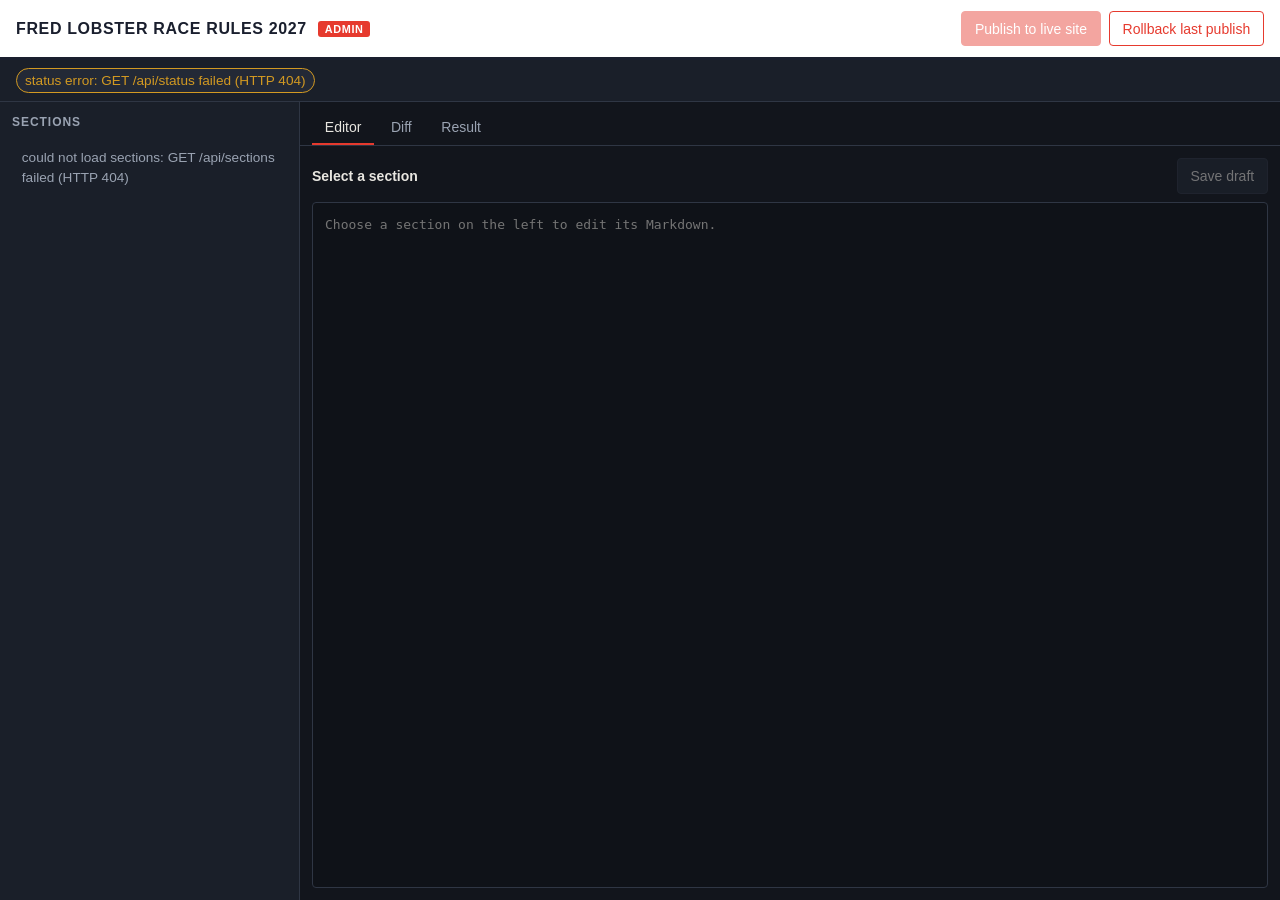
==== backend/static/index.html @ 052f8db6 "Initial commit: Fred Lobster race rules manager (backend, fred CLI, admin GUI, operator notes, promp" ====
<!doctype html>
<html lang="en">
<head>
  <meta charset="utf-8">
  <meta name="viewport" content="width=device-width, initial-scale=1">
  <title>Fred Lobster Race Rules 2027 — Admin</title>
  <link rel="stylesheet" href="style.css">
</head>
<body>
  <header>
    <h1>Fred Lobster Race Rules 2027 <span class="tag">admin</span></h1>
    <div class="actions">
      <button id="btn-publish" class="primary">Publish to live site</button>
      <button id="btn-rollback" class="danger">Rollback last publish</button>
    </div>
  </header>

  <div id="status" class="status">loading status…</div>

  <main>
    <aside>
      <h2>Sections</h2>
      <ul id="sections"></ul>
    </aside>

    <section class="panel">
      <div class="tabs">
        <button class="tab active" data-tab="editor">Editor</button>
        <button class="tab" data-tab="diff">Diff</button>
        <button class="tab" data-tab="log">Result</button>
      </div>

      <div id="tab-editor" class="tabpanel">
        <div id="draft-banner" class="banner hidden">
          <strong>DRAFT</strong> — saved on the backend only. The public site will not change until you publish.
        </div>
        <div class="editor-head">
          <div>
            <strong id="editor-title">Select a section</strong>
            <span id="editor-path" class="muted"></span>
          </div>
          <div>
            <span id="editor-hint" class="muted"></span>
            <button id="btn-save" disabled>Save draft</button>
          </div>
        </div>
        <textarea id="editor" spellcheck="false" placeholder="Choose a section on the left to edit its Markdown."></textarea>
      </div>

      <div id="tab-diff" class="tabpanel hidden">
        <div class="editor-head">
          <div><strong>Draft vs published</strong> <span class="muted">nothing is live until you publish</span></div>
          <button id="btn-refresh-diff" class="secondary">Refresh</button>
        </div>
        <pre id="diff" class="output">no drafts yet</pre>
      </div>

      <div id="tab-log" class="tabpanel hidden">
        <pre id="log" class="output">Nothing run yet. Publish and rollback results appear here.</pre>
      </div>
    </section>
  </main>

  <script src="app.js"></script>
</body>
</html>
---- backend/static/style.css ----
:root {
  --bg: #12151c;
  --panel: #1a1f29;
  --panel-2: #232936;
  --text: #e8e6e0;
  --muted: #9aa3b2;
  --accent: #e63a2e;
  --accent-2: #f5a524;
  --ok: #3fb950;
  --warn: #d29922;
  --line: #2f3644;
}

* { box-sizing: border-box; }

body {
  margin: 0;
  font: 14px/1.45 -apple-system, "Segoe UI", Roboto, "Hanken Grotesk", sans-serif;
  background: var(--bg);
  color: var(--text);
  height: 100vh;
  display: flex;
  flex-direction: column;
}

header {
  display: flex;
  align-items: center;
  justify-content: space-between;
  gap: 1rem;
  padding: 0.7rem 1rem;
  background: #fff;
  color: #1a1f2e;
  border-bottom: 3px solid #1a1f2e;
}

header h1 { font-size: 1rem; margin: 0; text-transform: uppercase; letter-spacing: 0.04em; }
.tag {
  font-size: 0.68rem;
  background: var(--accent);
  color: #fff;
  padding: 0.1rem 0.4rem;
  border-radius: 3px;
  vertical-align: middle;
  margin-left: 0.4rem;
}

.actions { display: flex; gap: 0.5rem; }

button {
  font: inherit;
  padding: 0.4rem 0.8rem;
  border-radius: 4px;
  border: 1px solid var(--line);
  background: var(--panel-2);
  color: var(--text);
  cursor: pointer;
}
button:hover:not(:disabled) { border-color: var(--accent); }
button:disabled { opacity: 0.45; cursor: not-allowed; }
button.primary { background: var(--accent); border-color: var(--accent); color: #fff; }
button.danger { background: transparent; border-color: var(--accent); color: var(--accent); }
button.secondary { background: transparent; }

.status {
  padding: 0.5rem 1rem;
  background: var(--panel);
  border-bottom: 1px solid var(--line);
  display: flex;
  flex-wrap: wrap;
  gap: 0.4rem;
  font-size: 0.85rem;
}
.pill {
  padding: 0.1rem 0.5rem;
  border-radius: 999px;
  border: 1px solid var(--line);
  background: var(--panel-2);
  color: var(--muted);
}
.pill.ok { color: var(--ok); border-color: var(--ok); }
.pill.warn { color: var(--warn); border-color: var(--warn); }

main {
  flex: 1;
  display: grid;
  grid-template-columns: 300px 1fr;
  min-height: 0;
}

aside {
  border-right: 1px solid var(--line);
  background: var(--panel);
  overflow-y: auto;
  padding: 0.75rem;
}
aside h2 { font-size: 0.75rem; text-transform: uppercase; letter-spacing: 0.08em; color: var(--muted); margin: 0 0 0.5rem; }
#sections { list-style: none; margin: 0; padding: 0; }
#sections li {
  padding: 0.45rem 0.55rem;
  border-radius: 4px;
  cursor: pointer;
  border: 1px solid transparent;
}
#sections li:hover { background: var(--panel-2); }
#sections li.active { border-color: var(--accent); background: var(--panel-2); }
#sections .s-title { display: block; font-weight: 600; }
#sections .s-path { display: block; font-size: 0.75rem; color: var(--muted); font-family: ui-monospace, monospace; }
#sections .dot { color: var(--accent-2); font-weight: 700; }

.panel { display: flex; flex-direction: column; min-width: 0; min-height: 0; }

.tabs { display: flex; gap: 0.25rem; padding: 0.5rem 0.75rem 0; border-bottom: 1px solid var(--line); }
.tab { border: none; background: transparent; color: var(--muted); border-bottom: 2px solid transparent; border-radius: 0; }
.tab.active { color: var(--text); border-bottom-color: var(--accent); }

.tabpanel { flex: 1; display: flex; flex-direction: column; min-height: 0; padding: 0.75rem; }
.tabpanel.hidden { display: none; }

.banner {
  background: #3a2a12;
  border: 1px solid var(--accent-2);
  color: #ffd98a;
  padding: 0.5rem 0.7rem;
  border-radius: 4px;
  margin-bottom: 0.6rem;
  font-size: 0.85rem;
}
.banner.hidden { display: none; }

.editor-head {
  display: flex;
  align-items: center;
  justify-content: space-between;
  gap: 0.75rem;
  margin-bottom: 0.5rem;
}
.muted { color: var(--muted); font-weight: 400; font-size: 0.85rem; }

#editor {
  flex: 1;
  width: 100%;
  resize: none;
  background: #0f1218;
  color: var(--text);
  border: 1px solid var(--line);
  border-radius: 4px;
  padding: 0.75rem;
  font: 13px/1.5 ui-monospace, "Spline Sans Mono", monospace;
}

.output {
  flex: 1;
  overflow: auto;
  margin: 0;
  padding: 0.75rem;
  background: #0f1218;
  border: 1px solid var(--line);
  border-radius: 4px;
  font: 12.5px/1.45 ui-monospace, monospace;
  white-space: pre-wrap;
}
.add { color: var(--ok); }
.del { color: #ff7b72; }
.hunk { color: #79c0ff; }
.meta { color: var(--muted); }
.step-ok { color: var(--ok); }
.step-fail { color: #ff7b72; }
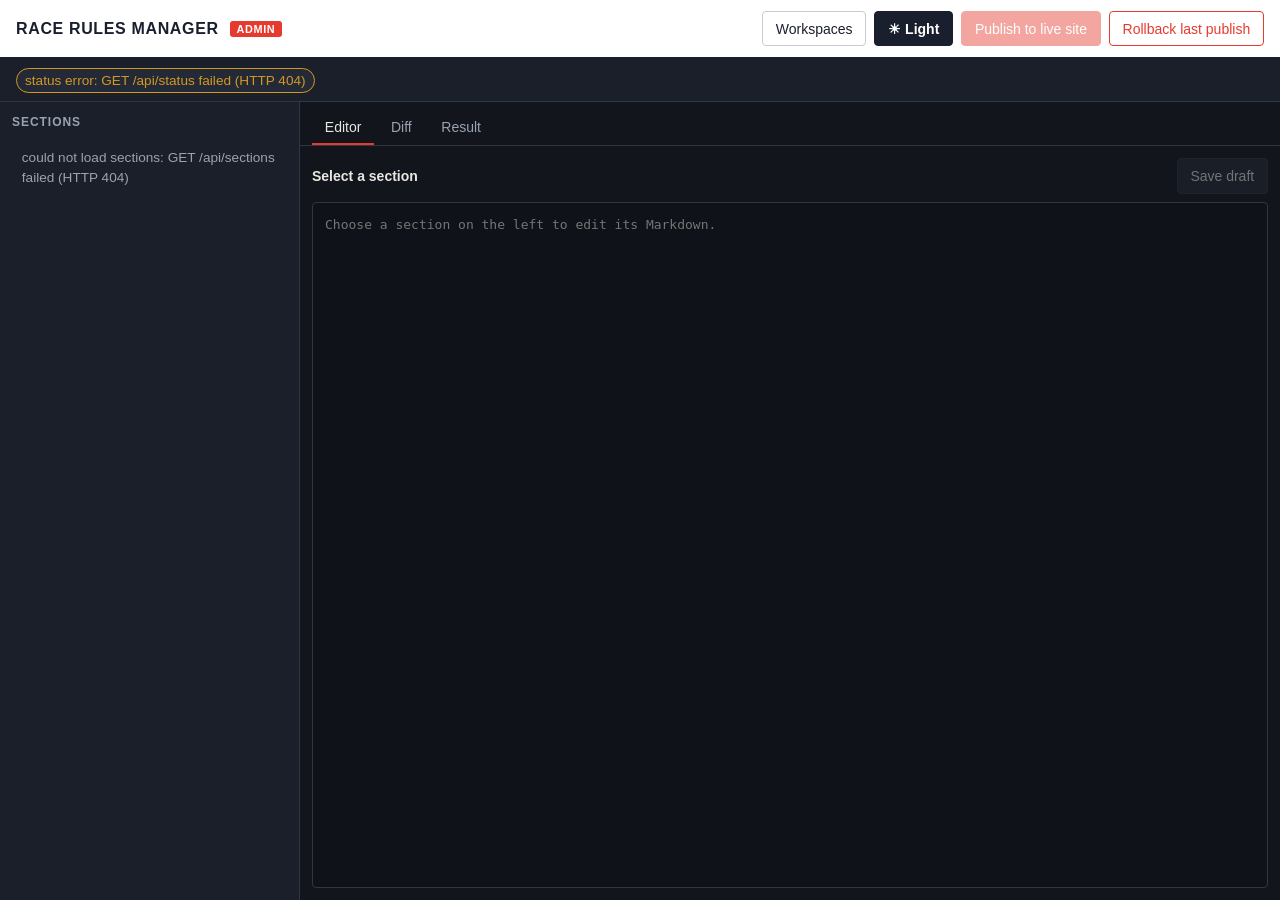
==== commit b3540a38: "Add workspace creation, 3-pane fred tmux hub, and admin GUI light mode" ====
--- a/backend/static/index.html
+++ b/backend/static/index.html
@@ -1,15 +1,20 @@
 <!doctype html>
-<html lang="en">
+<html lang="en" data-theme="dark">
 <head>
   <meta charset="utf-8">
   <meta name="viewport" content="width=device-width, initial-scale=1">
-  <title>Fred Lobster Race Rules 2027 — Admin</title>
+  <title>Race Rules Manager — Admin</title>
   <link rel="stylesheet" href="style.css">
 </head>
 <body>
   <header>
-    <h1>Fred Lobster Race Rules 2027 <span class="tag">admin</span></h1>
+    <div class="brand">
+      <h1 id="app-title">Race Rules Manager <span class="tag">admin</span></h1>
+      <span id="app-workspace" class="brand-sub"></span>
+    </div>
     <div class="actions">
+      <button id="btn-workspaces" class="secondary">Workspaces</button>
+      <button id="btn-theme" class="secondary" type="button" title="Switch to light mode" aria-label="Switch to light mode">☀ Light</button>
       <button id="btn-publish" class="primary">Publish to live site</button>
       <button id="btn-rollback" class="danger">Rollback last publish</button>
     </div>
@@ -61,6 +66,82 @@
     </section>
   </main>
 
+  <div id="workspace-modal" class="modal hidden" role="dialog" aria-modal="true" aria-labelledby="workspace-modal-title">
+    <div class="modal-card">
+      <div class="modal-head">
+        <div>
+          <h2 id="workspace-modal-title">Workspaces</h2>
+          <p class="hint">Each workspace is one race rules directory, with its own repo, version and drafts.</p>
+        </div>
+        <button id="btn-close-workspaces" class="icon" aria-label="Close workspaces">×</button>
+      </div>
+
+      <div class="modal-body">
+        <section class="ws-section">
+          <h3>Current workspace</h3>
+          <div id="ws-current" class="ws-current">loading…</div>
+        </section>
+
+        <section class="ws-section">
+          <h3>Switch workspace</h3>
+          <div id="ws-list" class="ws-list">loading…</div>
+          <form id="ws-add-form" class="inline-form">
+            <input id="ws-add-path" placeholder="~/fredlobster-race-rules-2028" autocomplete="off" spellcheck="false">
+            <button type="submit" class="secondary">Add &amp; switch</button>
+          </form>
+          <p class="hint">An existing directory must contain <code>docs/</code> and <code>mkdocs.yml</code>.</p>
+        </section>
+
+        <section class="ws-section">
+          <h3>Create a new workspace</h3>
+          <form id="ws-create-form" class="stack">
+            <label>Directory
+              <input id="ws-create-path" required autocomplete="off" spellcheck="false">
+            </label>
+            <div class="row">
+              <label>Start from
+                <select id="ws-create-mode">
+                  <option value="blank">Blank template</option>
+                  <option value="copy">Copy an existing workspace</option>
+                </select>
+              </label>
+              <label id="ws-source-wrap" class="hidden">Copy from
+                <select id="ws-create-source"></select>
+              </label>
+            </div>
+            <div class="row">
+              <label>Title
+                <input id="ws-create-title" maxlength="160" autocomplete="off">
+              </label>
+              <label>Year
+                <input id="ws-create-year" type="number" min="2000" max="2100" step="1">
+              </label>
+            </div>
+            <label>GitHub repo URL <span class="hint">optional</span>
+              <input id="ws-create-repo" placeholder="https://github.com/owner/repo" autocomplete="off" spellcheck="false">
+            </label>
+            <label class="check">
+              <input id="ws-create-git" type="checkbox" checked>
+              Initialize git and make the first commit
+            </label>
+            <div class="form-actions">
+              <span id="ws-create-hint" class="hint"></span>
+              <button type="submit" class="primary">Create &amp; switch</button>
+            </div>
+          </form>
+        </section>
+
+        <section class="ws-section">
+          <h3>Remove from list</h3>
+          <p class="hint">This only hides the directory here. Files are never deleted.</p>
+          <div id="ws-forget-list" class="ws-list compact"></div>
+        </section>
+      </div>
+    </div>
+  </div>
+
+  <div id="toast" class="toast hidden"></div>
+
   <script src="app.js"></script>
 </body>
 </html>
--- a/backend/static/style.css
+++ b/backend/static/style.css
@@ -1,4 +1,6 @@
 :root {
+  color-scheme: dark;
+
   --bg: #12151c;
   --panel: #1a1f29;
   --panel-2: #232936;
@@ -9,6 +11,47 @@
   --ok: #3fb950;
   --warn: #d29922;
   --line: #2f3644;
+
+  --header-bg: #fff;
+  --header-text: #1a1f2e;
+  --header-border: #1a1f2e;
+  --code-bg: #0f1218;
+  --banner-bg: #3a2a12;
+  --banner-text: #ffd98a;
+  --banner-line: #f5a524;
+  --add: #3fb950;
+  --del: #ff7b72;
+  --hunk: #79c0ff;
+  --backdrop: rgba(0, 0, 0, 0.58);
+  --shadow: 0 24px 70px rgba(0, 0, 0, 0.5);
+}
+
+html[data-theme="light"] {
+  color-scheme: light;
+
+  --bg: #f3f1ec;
+  --panel: #ffffff;
+  --panel-2: #ece8e0;
+  --text: #1b2430;
+  --muted: #5d6a79;
+  --accent: #b52b22;
+  --accent-2: #825500;
+  --ok: #176b32;
+  --warn: #825500;
+  --line: #d5d0c6;
+
+  --header-bg: #fff;
+  --header-text: #1a1f2e;
+  --header-border: #1a1f2e;
+  --code-bg: #fbfaf7;
+  --banner-bg: #fff4d6;
+  --banner-text: #6b4a00;
+  --banner-line: #d9a300;
+  --add: #1a7f37;
+  --del: #cf222e;
+  --hunk: #0550ae;
+  --backdrop: rgba(20, 24, 30, 0.42);
+  --shadow: 0 24px 70px rgba(0, 0, 0, 0.18);
 }
 
 * { box-sizing: border-box; }
@@ -29,12 +72,22 @@
   justify-content: space-between;
   gap: 1rem;
   padding: 0.7rem 1rem;
-  background: #fff;
-  color: #1a1f2e;
-  border-bottom: 3px solid #1a1f2e;
-}
-
+  background: var(--header-bg);
+  color: var(--header-text);
+  border-bottom: 3px solid var(--header-border);
+}
+
+.brand { min-width: 0; }
 header h1 { font-size: 1rem; margin: 0; text-transform: uppercase; letter-spacing: 0.04em; }
+.brand-sub {
+  display: block;
+  max-width: 52vw;
+  overflow: hidden;
+  text-overflow: ellipsis;
+  white-space: nowrap;
+  color: #5c6678;
+  font-size: 0.78rem;
+}
 .tag {
   font-size: 0.68rem;
   background: var(--accent);
@@ -45,7 +98,7 @@
   margin-left: 0.4rem;
 }
 
-.actions { display: flex; gap: 0.5rem; }
+.actions { display: flex; flex-wrap: wrap; justify-content: flex-end; gap: 0.5rem; }
 
 button {
   font: inherit;
@@ -61,6 +114,30 @@
 button.primary { background: var(--accent); border-color: var(--accent); color: #fff; }
 button.danger { background: transparent; border-color: var(--accent); color: var(--accent); }
 button.secondary { background: transparent; }
+header button.secondary { background: #fff; color: #1a1f2e; border-color: #c9cbd2; }
+header button.secondary:hover { border-color: var(--accent); }
+header #btn-theme {
+  background: #1a1f2e;
+  color: #fff;
+  border-color: #1a1f2e;
+  font-weight: 600;
+}
+header #btn-theme:hover:not(:disabled) { background: #2c3548; border-color: var(--accent); }
+header #btn-theme:focus-visible { outline: 3px solid var(--accent); outline-offset: 2px; }
+button.icon {
+  border: none;
+  background: transparent;
+  font-size: 1.4rem;
+  line-height: 1;
+  padding: 0.15rem 0.4rem;
+}
+button.link {
+  border: none;
+  background: transparent;
+  color: var(--accent);
+  padding: 0.2rem 0.35rem;
+}
+button.link:hover { text-decoration: underline; }
 
 .status {
   padding: 0.5rem 1rem;
@@ -80,6 +157,7 @@
 }
 .pill.ok { color: var(--ok); border-color: var(--ok); }
 .pill.warn { color: var(--warn); border-color: var(--warn); }
+.pill.workspace { color: var(--accent-2); border-color: var(--accent-2); }
 
 main {
   flex: 1;
@@ -118,9 +196,9 @@
 .tabpanel.hidden { display: none; }
 
 .banner {
-  background: #3a2a12;
-  border: 1px solid var(--accent-2);
-  color: #ffd98a;
+  background: var(--banner-bg);
+  border: 1px solid var(--banner-line);
+  color: var(--banner-text);
   padding: 0.5rem 0.7rem;
   border-radius: 4px;
   margin-bottom: 0.6rem;
@@ -136,12 +214,14 @@
   margin-bottom: 0.5rem;
 }
 .muted { color: var(--muted); font-weight: 400; font-size: 0.85rem; }
+.hint { color: var(--muted); font-size: 0.78rem; margin: 0.35rem 0 0; }
+.hint code { font-family: ui-monospace, monospace; }
 
 #editor {
   flex: 1;
   width: 100%;
   resize: none;
-  background: #0f1218;
+  background: var(--code-bg);
   color: var(--text);
   border: 1px solid var(--line);
   border-radius: 4px;
@@ -154,15 +234,155 @@
   overflow: auto;
   margin: 0;
   padding: 0.75rem;
-  background: #0f1218;
+  background: var(--code-bg);
   border: 1px solid var(--line);
   border-radius: 4px;
   font: 12.5px/1.45 ui-monospace, monospace;
   white-space: pre-wrap;
 }
-.add { color: var(--ok); }
-.del { color: #ff7b72; }
-.hunk { color: #79c0ff; }
+.add { color: var(--add); }
+.del { color: var(--del); }
+.hunk { color: var(--hunk); }
 .meta { color: var(--muted); }
 .step-ok { color: var(--ok); }
-.step-fail { color: #ff7b72; }
+.step-fail { color: var(--del); }
+
+/* --------------------------------------------------------------- workspaces modal */
+
+.modal {
+  position: fixed;
+  inset: 0;
+  z-index: 50;
+  display: flex;
+  align-items: center;
+  justify-content: center;
+  padding: 1rem;
+  background: var(--backdrop);
+}
+.modal.hidden { display: none; }
+
+.modal-card {
+  width: min(860px, 96vw);
+  max-height: 90vh;
+  display: flex;
+  flex-direction: column;
+  background: var(--panel);
+  border: 1px solid var(--line);
+  border-radius: 10px;
+  box-shadow: var(--shadow);
+}
+.modal-head {
+  display: flex;
+  align-items: flex-start;
+  justify-content: space-between;
+  gap: 1rem;
+  padding: 1rem 1.1rem 0.8rem;
+  border-bottom: 1px solid var(--line);
+}
+.modal-head h2 { margin: 0 0 0.2rem; font-size: 1rem; text-transform: uppercase; letter-spacing: 0.05em; }
+.modal-body { overflow-y: auto; padding: 1rem 1.1rem 1.3rem; }
+
+.ws-section { padding: 0.9rem 0; border-bottom: 1px solid var(--line); }
+.ws-section:last-child { border-bottom: none; padding-bottom: 0; }
+.ws-section h3 { margin: 0 0 0.6rem; font-size: 0.8rem; text-transform: uppercase; letter-spacing: 0.08em; color: var(--muted); }
+
+.ws-current {
+  background: var(--panel-2);
+  border: 1px solid var(--line);
+  border-radius: 6px;
+  padding: 0.75rem;
+  display: grid;
+  gap: 0.3rem;
+}
+.ws-current .ws-title { font-weight: 700; }
+.ws-current .ws-path { font-family: ui-monospace, monospace; font-size: 0.8rem; color: var(--muted); word-break: break-all; }
+.ws-current .ws-meta { display: flex; flex-wrap: wrap; gap: 0.35rem; margin-top: 0.25rem; }
+.ws-current a { color: var(--accent); }
+
+.ws-list { display: grid; gap: 0.45rem; }
+.ws-item {
+  display: flex;
+  align-items: center;
+  justify-content: space-between;
+  gap: 0.75rem;
+  padding: 0.55rem 0.65rem;
+  border: 1px solid var(--line);
+  border-radius: 6px;
+  background: var(--panel-2);
+}
+.ws-item.active { border-color: var(--accent); }
+.ws-item .ws-item-main { min-width: 0; }
+.ws-item .ws-item-title { font-weight: 600; }
+.ws-item .ws-item-path, .ws-item .ws-item-meta {
+  display: block;
+  overflow: hidden;
+  text-overflow: ellipsis;
+  white-space: nowrap;
+  color: var(--muted);
+  font-size: 0.76rem;
+  font-family: ui-monospace, monospace;
+}
+.ws-item .ws-item-meta { font-family: inherit; }
+.ws-item .ws-item-actions { display: flex; flex-shrink: 0; gap: 0.35rem; }
+.badge {
+  display: inline-block;
+  font-size: 0.65rem;
+  text-transform: uppercase;
+  letter-spacing: 0.06em;
+  padding: 0.1rem 0.35rem;
+  border-radius: 3px;
+  border: 1px solid var(--accent);
+  color: var(--accent);
+  margin-left: 0.4rem;
+  vertical-align: middle;
+}
+.ws-list.compact .ws-item { padding: 0.45rem 0.55rem; }
+
+.inline-form { display: flex; gap: 0.5rem; margin-top: 0.6rem; }
+.inline-form input { flex: 1; }
+
+.stack { display: grid; gap: 0.65rem; }
+.row { display: grid; grid-template-columns: 1fr 1fr; gap: 0.65rem; }
+label { display: grid; gap: 0.25rem; font-size: 0.8rem; color: var(--muted); }
+label.check { display: flex; align-items: center; gap: 0.45rem; color: var(--text); }
+input, select {
+  font: inherit;
+  padding: 0.42rem 0.55rem;
+  border-radius: 4px;
+  border: 1px solid var(--line);
+  background: var(--code-bg);
+  color: var(--text);
+  min-width: 0;
+}
+input:focus, select:focus { outline: 2px solid var(--accent); outline-offset: -1px; }
+.form-actions { display: flex; align-items: center; justify-content: space-between; gap: 0.75rem; }
+.hidden { display: none !important; }
+
+/* ------------------------------------------------------------------------- toast */
+
+.toast {
+  position: fixed;
+  right: 1rem;
+  bottom: 1rem;
+  z-index: 80;
+  max-width: min(520px, 92vw);
+  padding: 0.65rem 0.85rem;
+  border-radius: 6px;
+  border: 1px solid var(--line);
+  background: var(--panel);
+  color: var(--text);
+  box-shadow: var(--shadow);
+  font-size: 0.85rem;
+}
+.toast.ok { border-color: var(--ok); }
+.toast.warn { border-color: var(--warn); }
+.toast.hidden { display: none; }
+
+@media (max-width: 900px) {
+  header { flex-direction: column; align-items: stretch; }
+  .actions { justify-content: flex-start; }
+  .brand-sub { max-width: 90vw; }
+  main { grid-template-columns: 1fr; }
+  aside { max-height: 30vh; border-right: none; border-bottom: 1px solid var(--line); }
+  .row { grid-template-columns: 1fr; }
+}
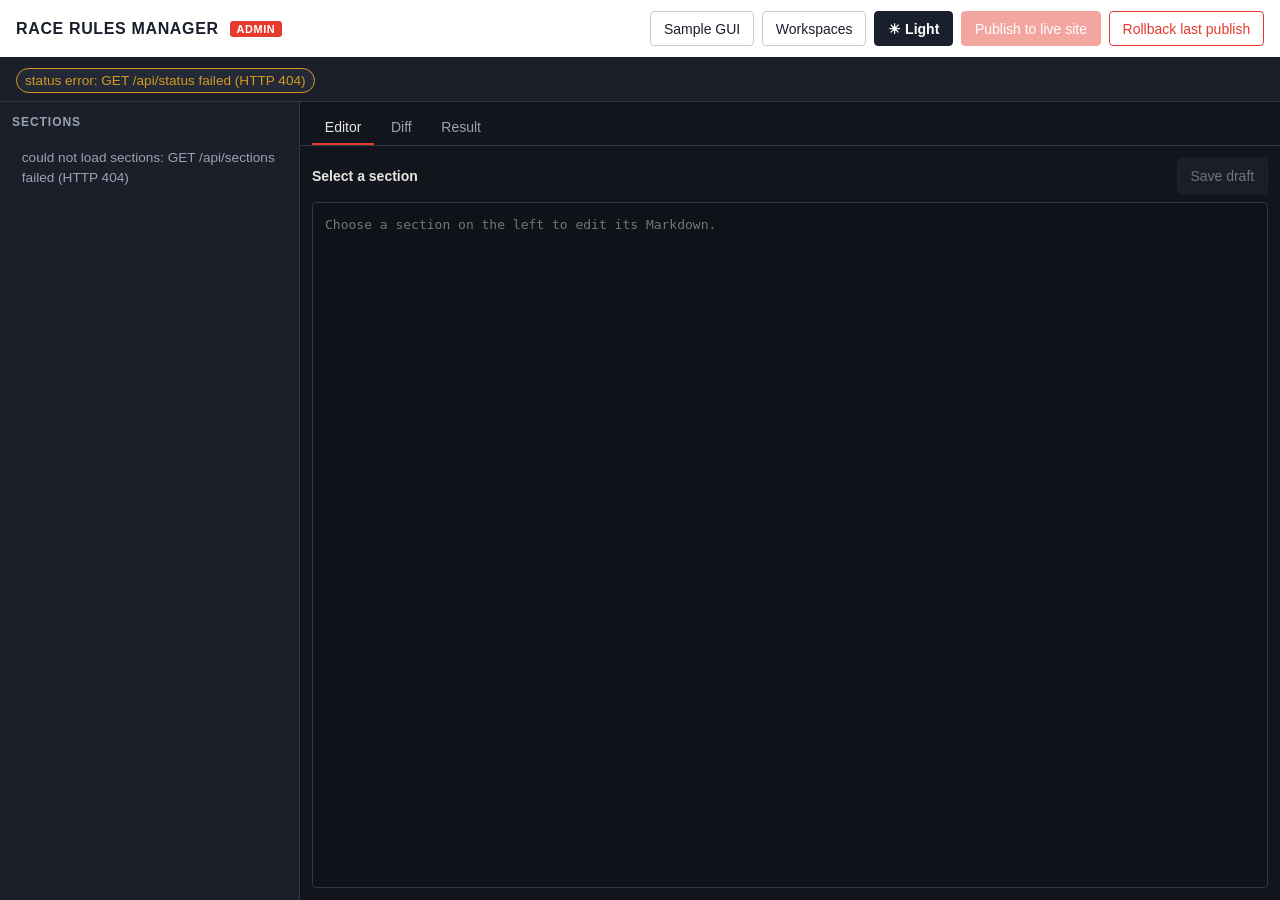
==== commit c460942e: "Serve the demo at /ui/demo and link Sample GUI from the admin header" ====
--- a/backend/static/index.html
+++ b/backend/static/index.html
@@ -13,6 +13,7 @@
       <span id="app-workspace" class="brand-sub"></span>
     </div>
     <div class="actions">
+      <a id="btn-demo" class="secondary" href="demo/" title="Offline sample admin GUI — fake data, nothing you do here is saved" target="_blank" rel="noopener">Sample GUI</a>
       <button id="btn-workspaces" class="secondary">Workspaces</button>
       <button id="btn-theme" class="secondary" type="button" title="Switch to light mode" aria-label="Switch to light mode">☀ Light</button>
       <button id="btn-publish" class="primary">Publish to live site</button>
--- a/backend/static/style.css
+++ b/backend/static/style.css
@@ -116,6 +116,17 @@
 button.secondary { background: transparent; }
 header button.secondary { background: #fff; color: #1a1f2e; border-color: #c9cbd2; }
 header button.secondary:hover { border-color: var(--accent); }
+header a.secondary {
+  display: inline-flex;
+  align-items: center;
+  padding: 0.4rem 0.8rem;
+  border: 1px solid #c9cbd2;
+  border-radius: 4px;
+  background: #fff;
+  color: #1a1f2e;
+  text-decoration: none;
+}
+header a.secondary:hover { border-color: var(--accent); }
 header #btn-theme {
   background: #1a1f2e;
   color: #fff;
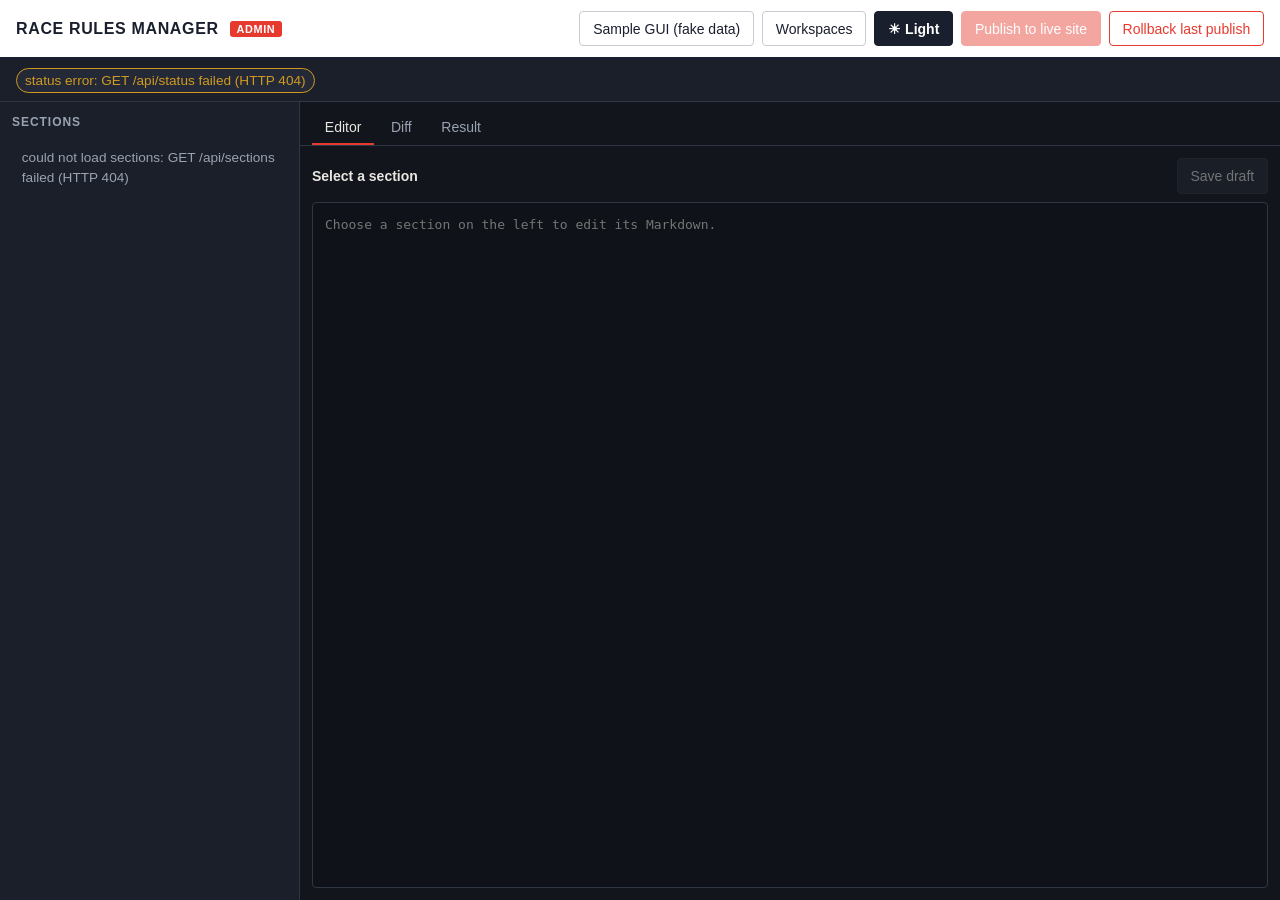
==== commit f6417c57: "Clarify sample GUI fake-data label" ====
--- a/backend/static/index.html
+++ b/backend/static/index.html
@@ -13,7 +13,7 @@
       <span id="app-workspace" class="brand-sub"></span>
     </div>
     <div class="actions">
-      <a id="btn-demo" class="secondary" href="demo/" title="Offline sample admin GUI — fake data, nothing you do here is saved" target="_blank" rel="noopener">Sample GUI</a>
+      <a id="btn-demo" class="secondary" href="demo/" title="Offline sample admin GUI — fake data, nothing you do here is saved" target="_blank" rel="noopener">Sample GUI (fake data)</a>
       <button id="btn-workspaces" class="secondary">Workspaces</button>
       <button id="btn-theme" class="secondary" type="button" title="Switch to light mode" aria-label="Switch to light mode">☀ Light</button>
       <button id="btn-publish" class="primary">Publish to live site</button>
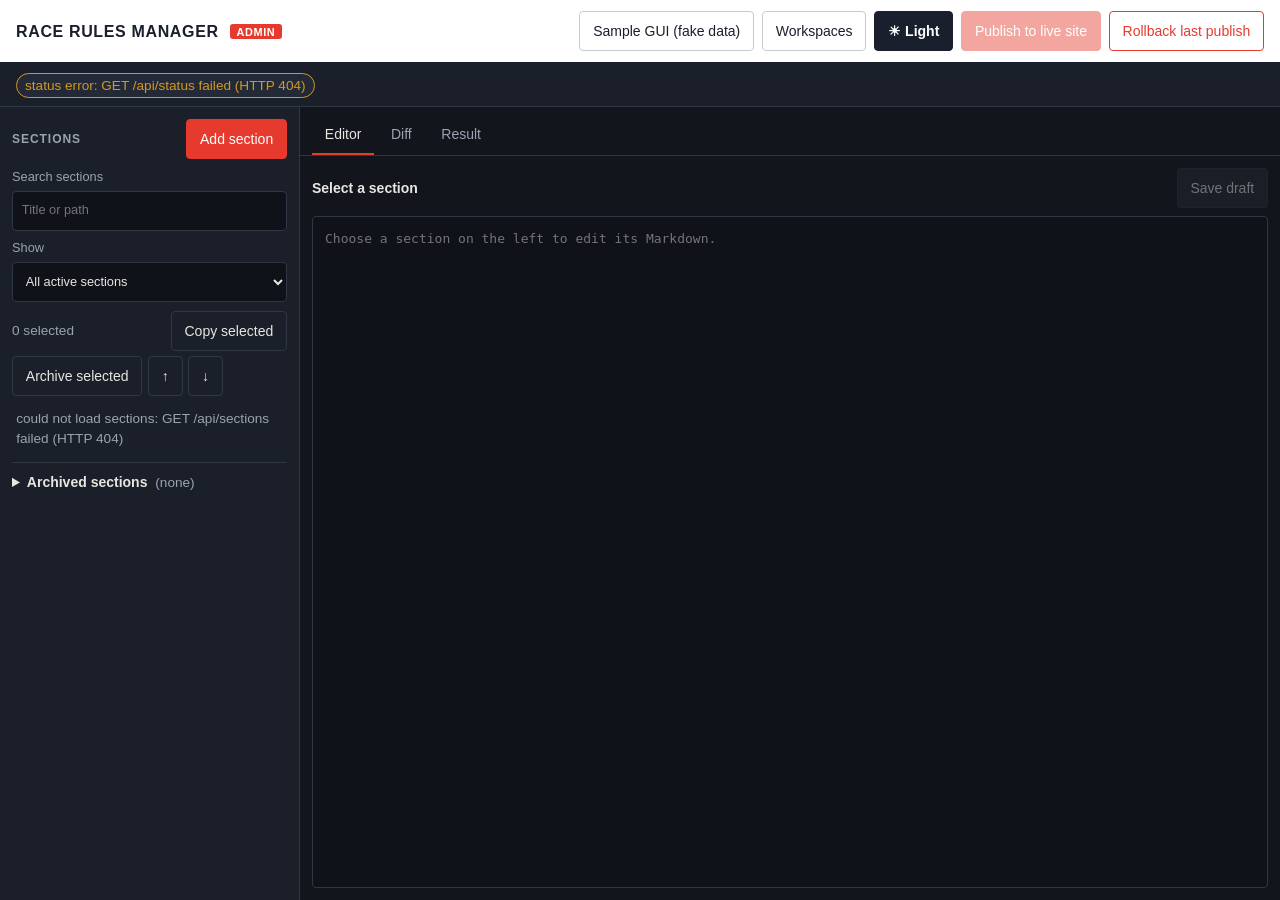
==== commit a6f7982c: "Improve section management UI and fred workflows" ====
--- a/backend/static/index.html
+++ b/backend/static/index.html
@@ -22,15 +22,44 @@
   </header>
 
   <div id="status" class="status">loading status…</div>
+  <div id="recovery-banner" class="banner hidden" role="alert">
+    <strong>Interrupted publish staging needs recovery.</strong>
+    Review the situation before restoring the pre-publish files; this discards later working-copy edits in those files.
+    <button id="btn-recovery-restore" class="danger" type="button">Restore pre-publish files</button>
+  </div>
 
   <main>
-    <aside>
-      <h2>Sections</h2>
+    <aside id="section-sidebar">
+      <div class="section-head">
+        <h2>Sections</h2>
+        <button id="btn-add-section" class="primary" type="button">Add section</button>
+      </div>
+      <label class="section-search">Search sections
+        <input id="section-search" type="search" placeholder="Title or path" autocomplete="off">
+      </label>
+      <label class="section-filter">Show
+        <select id="section-filter">
+          <option value="all">All active sections</option>
+          <option value="drafts">Drafts only</option>
+        </select>
+      </label>
+      <div class="bulk-actions" aria-label="Selected section actions">
+        <span id="selection-count" class="muted" aria-live="polite">0 selected</span>
+        <button id="btn-copy-sections" class="secondary" type="button" disabled>Copy selected</button>
+        <button id="btn-archive-sections" class="secondary" type="button" disabled>Archive selected</button>
+        <button id="btn-move-up" class="secondary" type="button" disabled aria-label="Move selected section up">↑</button>
+        <button id="btn-move-down" class="secondary" type="button" disabled aria-label="Move selected section down">↓</button>
+      </div>
       <ul id="sections"></ul>
+      <details class="archive-list">
+        <summary>Archived sections <span id="archive-count" class="muted"></span></summary>
+        <ul id="archived-sections"></ul>
+      </details>
     </aside>
 
     <section class="panel">
       <div class="tabs">
+        <button id="btn-toggle-sections" class="tab section-toggle" type="button" aria-expanded="false" aria-controls="section-sidebar">Sections</button>
         <button class="tab active" data-tab="editor">Editor</button>
         <button class="tab" data-tab="diff">Diff</button>
         <button class="tab" data-tab="log">Result</button>
@@ -141,6 +170,57 @@
     </div>
   </div>
 
+  <div id="section-modal" class="modal hidden" role="dialog" aria-modal="true" aria-labelledby="section-modal-title">
+    <div class="modal-card section-modal-card">
+      <div class="modal-head">
+        <div>
+          <h2 id="section-modal-title">Add section</h2>
+          <p id="section-modal-description" class="hint">Create a structural draft. Nothing is published.</p>
+        </div>
+        <button id="btn-close-section-modal" class="icon" type="button" aria-label="Close section dialog">×</button>
+      </div>
+      <form id="section-form" class="modal-body stack">
+        <label>Title
+          <input id="new-section-title" required maxlength="160" autocomplete="off">
+        </label>
+        <label>Path <span class="hint">relative to docs/; include .md</span>
+          <input id="new-section-path" required autocomplete="off" spellcheck="false" placeholder="rules/new-section.md">
+        </label>
+        <label>Copy from <span class="hint">optional — copied content is used instead of the text below</span>
+          <select id="new-section-source">
+            <option value="">Start with blank content</option>
+          </select>
+        </label>
+        <label>Initial Markdown <span class="hint">optional</span>
+          <textarea id="new-section-content" rows="6" placeholder="# New section"></textarea>
+        </label>
+        <div class="form-actions">
+          <span id="section-form-hint" class="hint" aria-live="polite"></span>
+          <button type="submit" class="primary">Create section</button>
+        </div>
+      </form>
+    </div>
+  </div>
+
+  <div id="copy-modal" class="modal hidden" role="dialog" aria-modal="true" aria-labelledby="copy-modal-title">
+    <div class="modal-card section-modal-card">
+      <div class="modal-head">
+        <div>
+          <h2 id="copy-modal-title">Copy selected sections</h2>
+          <p class="hint">Review the new title and path for each copy. Copies start as structural drafts.</p>
+        </div>
+        <button id="btn-close-copy-modal" class="icon" type="button" aria-label="Close copy dialog">×</button>
+      </div>
+      <form id="copy-form" class="modal-body stack">
+        <div id="copy-rows" class="copy-rows"></div>
+        <div class="form-actions">
+          <span id="copy-form-hint" class="hint" aria-live="polite"></span>
+          <button type="submit" class="primary">Create copies</button>
+        </div>
+      </form>
+    </div>
+  </div>
+
   <div id="toast" class="toast hidden"></div>
 
   <script src="app.js"></script>
--- a/backend/static/style.css
+++ b/backend/static/style.css
@@ -62,6 +62,8 @@
   background: var(--bg);
   color: var(--text);
   height: 100vh;
+  height: 100dvh;
+  min-height: 0;
   display: flex;
   flex-direction: column;
 }
@@ -173,8 +175,9 @@
 main {
   flex: 1;
   display: grid;
-  grid-template-columns: 300px 1fr;
+  grid-template-columns: 300px minmax(0, 1fr);
   min-height: 0;
+  min-width: 0;
 }
 
 aside {
@@ -182,26 +185,62 @@
   background: var(--panel);
   overflow-y: auto;
   padding: 0.75rem;
-}
-aside h2 { font-size: 0.75rem; text-transform: uppercase; letter-spacing: 0.08em; color: var(--muted); margin: 0 0 0.5rem; }
-#sections { list-style: none; margin: 0; padding: 0; }
+  min-width: 0;
+  min-height: 0;
+  display: flex;
+  flex-direction: column;
+  gap: 0.55rem;
+}
+aside h2 { font-size: 0.75rem; text-transform: uppercase; letter-spacing: 0.08em; color: var(--muted); margin: 0; }
+.section-head { display: flex; align-items: center; justify-content: space-between; gap: 0.5rem; }
+.section-search, .section-filter { flex: none; }
+.bulk-actions { display: flex; flex-wrap: wrap; align-items: center; gap: 0.35rem; }
+.bulk-actions .muted { margin-right: auto; white-space: nowrap; }
+#sections { list-style: none; margin: 0; padding: 0; overflow-y: auto; min-height: 2rem; }
 #sections li {
-  padding: 0.45rem 0.55rem;
-  border-radius: 4px;
-  cursor: pointer;
+  display: flex;
+  align-items: center;
+  gap: 0.25rem;
+  padding: 0.2rem;
+  border-radius: 4px;
   border: 1px solid transparent;
 }
 #sections li:hover { background: var(--panel-2); }
 #sections li.active { border-color: var(--accent); background: var(--panel-2); }
+#sections li.section-empty { display: block; padding: 0.6rem; }
+#sections .section-check { display: flex; align-items: center; justify-content: center; padding: 0.25rem; }
+#sections .section-check input { width: 1.25rem; height: 1.25rem; min-height: 1.25rem; margin: 0; accent-color: var(--accent); }
+#sections .section-open {
+  min-width: 0;
+  flex: 1;
+  display: block;
+  text-align: left;
+  border: 0;
+  background: transparent;
+  padding: 0.35rem;
+  overflow: hidden;
+}
+#sections .section-open:hover:not(:disabled) { border-color: transparent; }
 #sections .s-title { display: block; font-weight: 600; }
 #sections .s-path { display: block; font-size: 0.75rem; color: var(--muted); font-family: ui-monospace, monospace; }
 #sections .dot { color: var(--accent-2); font-weight: 700; }
-
-.panel { display: flex; flex-direction: column; min-width: 0; min-height: 0; }
+.archive-list { border-top: 1px solid var(--line); padding-top: 0.55rem; }
+.archive-list summary { cursor: pointer; font-weight: 600; }
+.archive-list summary .muted { margin-left: 0.25rem; }
+#archived-sections { list-style: none; margin: 0.55rem 0 0; padding: 0; display: grid; gap: 0.45rem; }
+#archived-sections li { display: flex; align-items: center; justify-content: space-between; gap: 0.5rem; border: 1px solid var(--line); border-radius: 5px; padding: 0.5rem; min-width: 0; }
+#archived-sections li > .muted { display: block; }
+.archived-main { min-width: 0; overflow-wrap: anywhere; }
+.archived-main strong { display: block; }
+.archive-actions { display: flex; flex-wrap: wrap; justify-content: flex-end; gap: 0.3rem; flex-shrink: 0; }
+.archive-actions button { font-size: 0.8rem; }
+
+.panel { display: flex; flex-direction: column; min-width: 0; min-height: 0; overflow: hidden; }
 
 .tabs { display: flex; gap: 0.25rem; padding: 0.5rem 0.75rem 0; border-bottom: 1px solid var(--line); }
 .tab { border: none; background: transparent; color: var(--muted); border-bottom: 2px solid transparent; border-radius: 0; }
 .tab.active { color: var(--text); border-bottom-color: var(--accent); }
+.section-toggle { display: none; }
 
 .tabpanel { flex: 1; display: flex; flex-direction: column; min-height: 0; padding: 0.75rem; }
 .tabpanel.hidden { display: none; }
@@ -230,6 +269,7 @@
 
 #editor {
   flex: 1;
+  min-height: 0;
   width: 100%;
   resize: none;
   background: var(--code-bg);
@@ -242,6 +282,7 @@
 
 .output {
   flex: 1;
+  min-height: 0;
   overflow: auto;
   margin: 0;
   padding: 0.75rem;
@@ -275,6 +316,7 @@
 .modal-card {
   width: min(860px, 96vw);
   max-height: 90vh;
+  max-height: 90dvh;
   display: flex;
   flex-direction: column;
   background: var(--panel);
@@ -292,6 +334,11 @@
 }
 .modal-head h2 { margin: 0 0 0.2rem; font-size: 1rem; text-transform: uppercase; letter-spacing: 0.05em; }
 .modal-body { overflow-y: auto; padding: 1rem 1.1rem 1.3rem; }
+.section-modal-card { width: min(680px, 96vw); }
+.section-modal-card textarea { width: 100%; min-height: 7rem; resize: vertical; font: 13px/1.5 ui-monospace, monospace; }
+.copy-rows { display: grid; gap: 0.65rem; }
+.copy-row { min-width: 0; display: grid; gap: 0.55rem; border: 1px solid var(--line); border-radius: 6px; padding: 0.7rem; }
+.copy-row legend { padding: 0 0.3rem; font-weight: 600; }
 
 .ws-section { padding: 0.9rem 0; border-bottom: 1px solid var(--line); }
 .ws-section:last-child { border-bottom: none; padding-bottom: 0; }
@@ -390,10 +437,52 @@
 .toast.hidden { display: none; }
 
 @media (max-width: 900px) {
-  header { flex-direction: column; align-items: stretch; }
+  header { flex-direction: column; align-items: stretch; gap: 0.5rem; }
   .actions { justify-content: flex-start; }
   .brand-sub { max-width: 90vw; }
-  main { grid-template-columns: 1fr; }
-  aside { max-height: 30vh; border-right: none; border-bottom: 1px solid var(--line); }
+  main { grid-template-columns: minmax(0, 1fr); grid-template-rows: auto minmax(0, 1fr); }
+  aside { display: none; max-height: 36dvh; border-right: none; border-bottom: 1px solid var(--line); overflow-y: auto; }
+  aside.mobile-open { display: flex; }
+  .section-toggle { display: inline-block; }
+  .panel { grid-row: 2; }
+  aside.mobile-open + .panel { grid-row: 2; }
   .row { grid-template-columns: 1fr; }
-}
+  .tabs { overflow-x: auto; flex: none; }
+  .tabs button { min-height: 44px; white-space: nowrap; }
+  .editor-head { align-items: flex-start; flex-wrap: wrap; }
+  .editor-head > div:last-child { display: flex; align-items: center; flex-wrap: wrap; gap: 0.35rem; }
+  #editor { min-height: 0; }
+}
+
+@media (max-width: 520px) {
+  header { padding: 0.6rem; }
+  .actions { display: grid; grid-template-columns: repeat(2, minmax(0, 1fr)); }
+  .actions > * { justify-content: center; text-align: center; }
+  .status { padding: 0.4rem 0.6rem; font-size: 0.78rem; }
+  main { min-height: 0; }
+  aside { padding: 0.6rem; }
+  .bulk-actions button { flex: 1 1 auto; }
+  #archived-sections li { align-items: flex-start; flex-direction: column; }
+  .archive-actions { width: 100%; justify-content: flex-start; }
+  .archive-actions button { flex: 1 1 auto; }
+  .tabpanel { padding: 0.5rem; }
+  .editor-head > div:first-child { overflow-wrap: anywhere; }
+  .form-actions { align-items: stretch; flex-direction: column; }
+  .form-actions button { width: 100%; }
+  .modal { padding: 0.35rem; align-items: flex-end; }
+  .modal-card { width: 100%; max-height: 94dvh; border-radius: 10px 10px 0 0; }
+  .modal-head { padding: 0.8rem; }
+  .modal-body { padding: 0.8rem; }
+}
+
+button, a.secondary { min-height: 40px; }
+input, select { min-height: 40px; }
+button:focus-visible, a:focus-visible, input:focus-visible, select:focus-visible, textarea:focus-visible, summary:focus-visible {
+  outline: 3px solid var(--accent);
+  outline-offset: 2px;
+}
+
+@media (max-width: 900px) {
+  button, a.secondary, input, select { min-height: 44px; }
+  #sections .section-check { min-width: 44px; min-height: 44px; }
+}
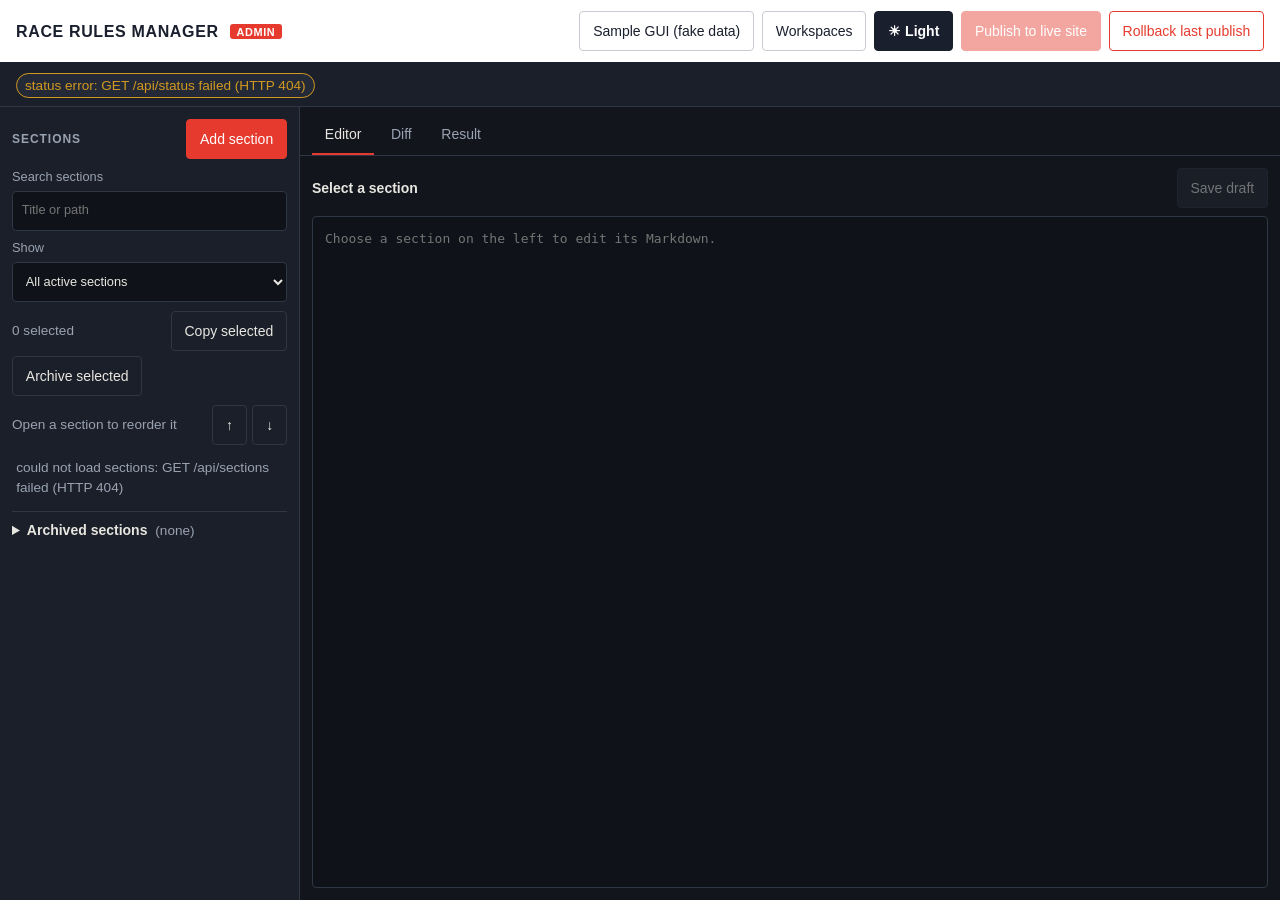
==== commit b04f84d0: "Reorder active section with arrows" ====
--- a/backend/static/index.html
+++ b/backend/static/index.html
@@ -47,8 +47,11 @@
         <span id="selection-count" class="muted" aria-live="polite">0 selected</span>
         <button id="btn-copy-sections" class="secondary" type="button" disabled>Copy selected</button>
         <button id="btn-archive-sections" class="secondary" type="button" disabled>Archive selected</button>
-        <button id="btn-move-up" class="secondary" type="button" disabled aria-label="Move selected section up">↑</button>
-        <button id="btn-move-down" class="secondary" type="button" disabled aria-label="Move selected section down">↓</button>
+      </div>
+      <div class="order-actions" aria-label="Reorder active section">
+        <span id="active-order-label" class="muted" aria-live="polite">Open a section to reorder it</span>
+        <button id="btn-move-up" class="secondary" type="button" disabled aria-label="Move active section up" title="Move active section up">↑</button>
+        <button id="btn-move-down" class="secondary" type="button" disabled aria-label="Move active section down" title="Move active section down">↓</button>
       </div>
       <ul id="sections"></ul>
       <details class="archive-list">
--- a/backend/static/style.css
+++ b/backend/static/style.css
@@ -196,6 +196,9 @@
 .section-search, .section-filter { flex: none; }
 .bulk-actions { display: flex; flex-wrap: wrap; align-items: center; gap: 0.35rem; }
 .bulk-actions .muted { margin-right: auto; white-space: nowrap; }
+.order-actions { display: flex; align-items: center; gap: 0.35rem; }
+.order-actions .muted { min-width: 0; flex: 1; overflow: hidden; text-overflow: ellipsis; white-space: nowrap; }
+.order-actions button { flex: none; }
 #sections { list-style: none; margin: 0; padding: 0; overflow-y: auto; min-height: 2rem; }
 #sections li {
   display: flex;
@@ -462,6 +465,8 @@
   main { min-height: 0; }
   aside { padding: 0.6rem; }
   .bulk-actions button { flex: 1 1 auto; }
+  .order-actions { flex-wrap: wrap; }
+  .order-actions .muted { flex-basis: 100%; }
   #archived-sections li { align-items: flex-start; flex-direction: column; }
   .archive-actions { width: 100%; justify-content: flex-start; }
   .archive-actions button { flex: 1 1 auto; }
